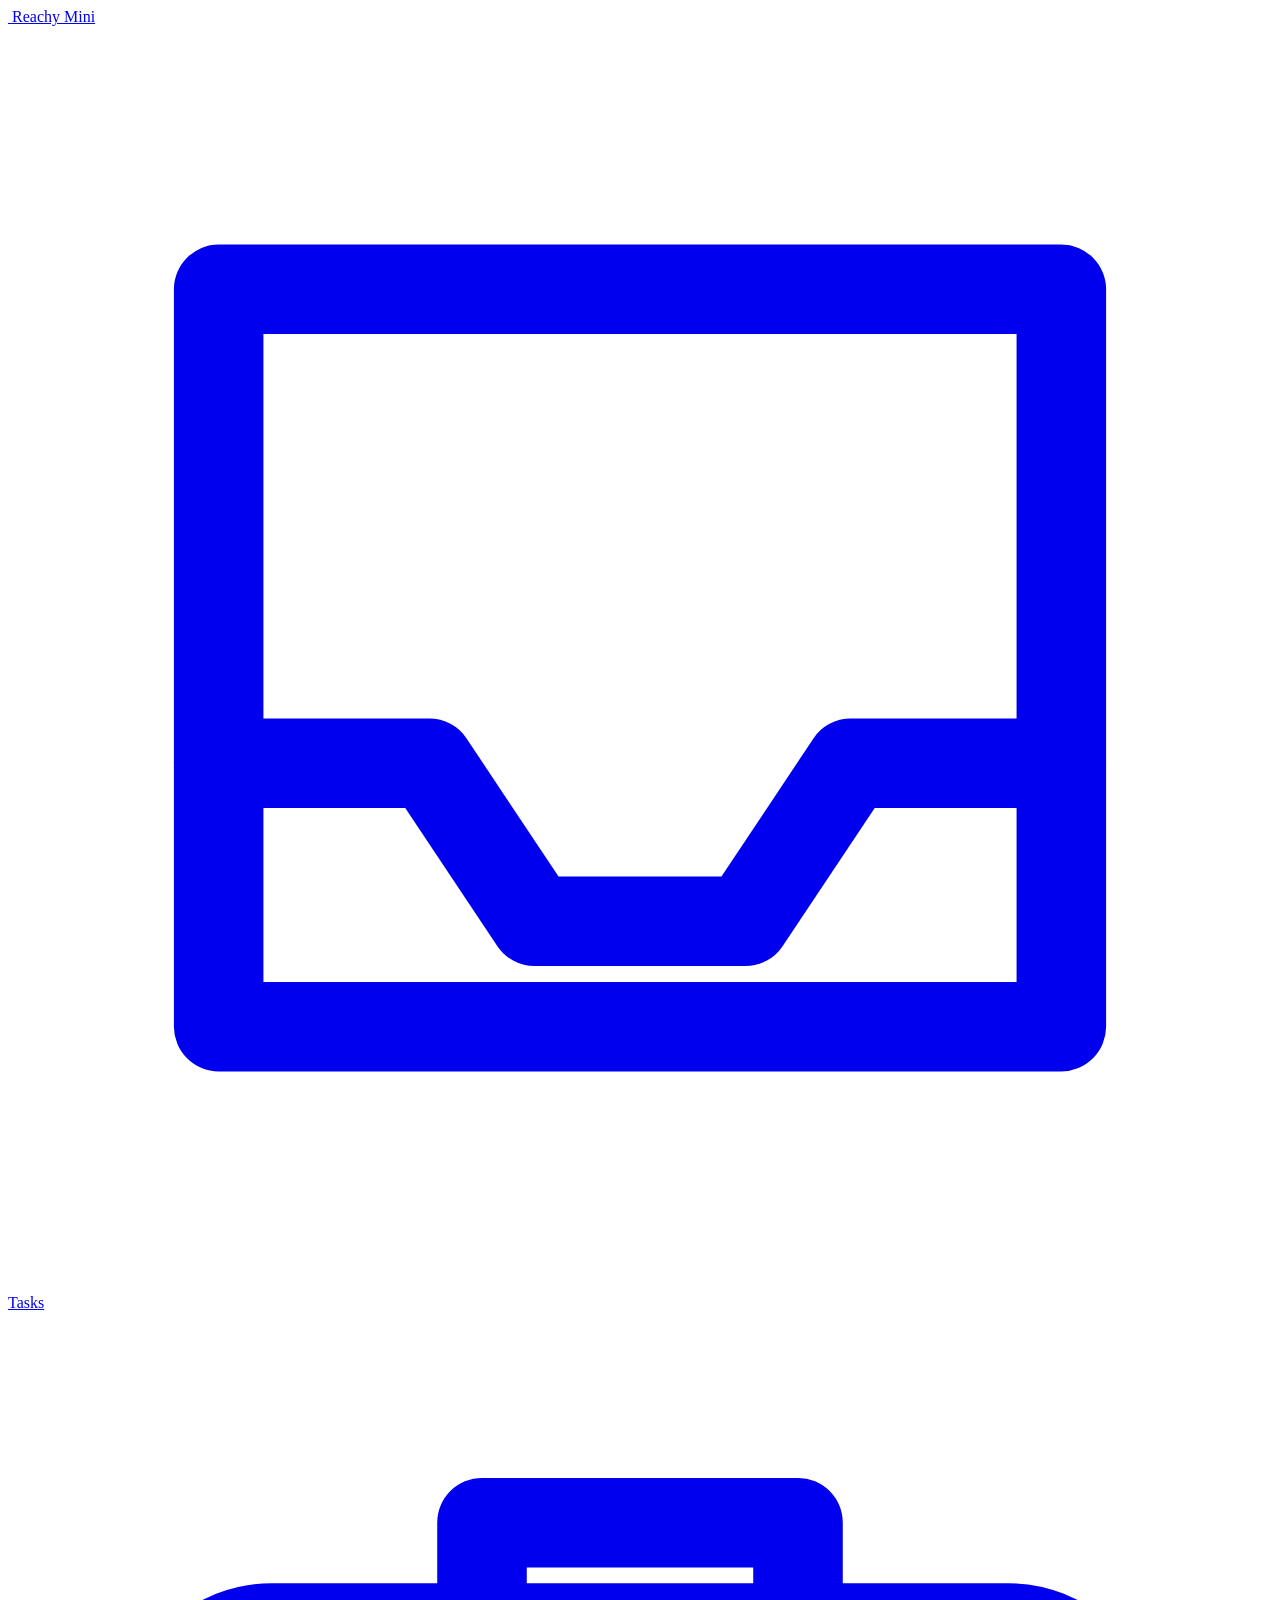
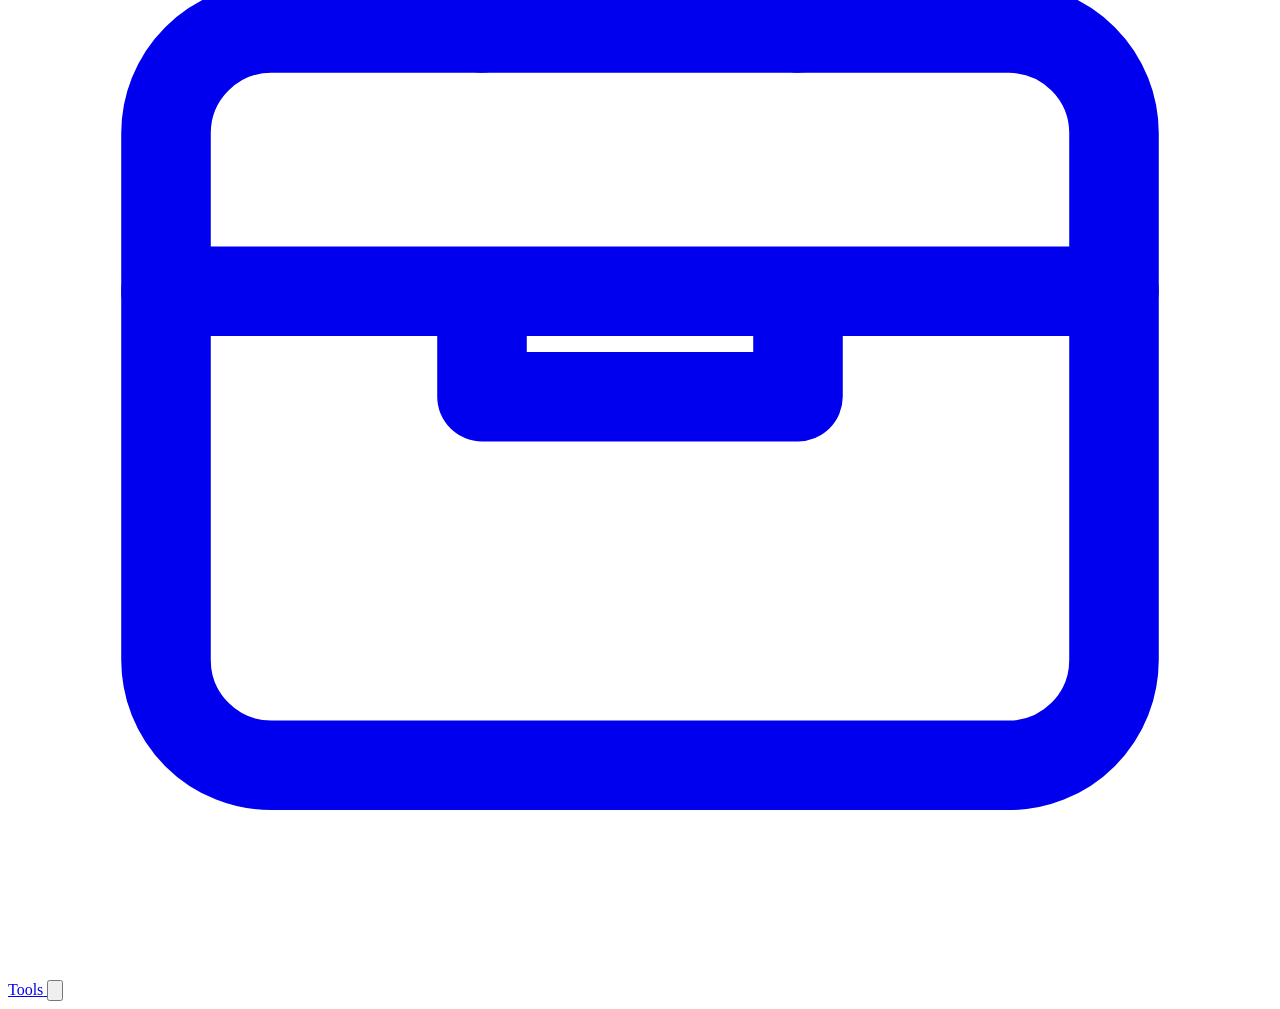
==== src/reachy_mini_conversation_app/static/index.html @ e4aed1f4 "feat: add background assistant task interface" ====
<!doctype html>
<html lang="en">
  <head>
    <meta charset="utf-8" />
    <meta name="viewport" content="width=device-width, initial-scale=1, viewport-fit=cover" />
    <meta name="color-scheme" content="dark light" />
    <title>Reachy Mini · Conversation</title>
    <link rel="stylesheet" href="/static/style.css" />
    <script type="module" src="/static/js/main.js"></script>
  </head>
  <body>
    <header class="app-shell__header" role="banner">
      <div class="app-shell__lead">
        <button
          type="button"
          class="app-shell__icon-btn app-shell__back"
          data-action="go-back"
          aria-label="Back to home"
          title="Back"
          hidden
        >
          <svg viewBox="0 0 24 24" fill="none" stroke="currentColor" stroke-width="1.8" stroke-linecap="round" stroke-linejoin="round" aria-hidden="true">
            <path d="M15 18l-6-6 6-6"/>
          </svg>
        </button>
        <a href="#/" class="app-shell__brand" data-action="go-home" aria-label="Reachy Mini home">
          <span class="app-shell__brand-mark" aria-hidden="true">
            <img src="/static/avatars/default.svg" alt="" draggable="false" />
          </span>
          <span class="app-shell__brand-text">Reachy Mini</span>
        </a>
      </div>
      <div class="app-shell__actions">
        <a
          href="#/tasks"
          class="app-shell__icon-btn app-shell__nav-pill"
          data-action="open-tasks"
          aria-label="Open tasks"
        >
          <svg viewBox="0 0 24 24" fill="none" stroke="currentColor" stroke-width="1.7" stroke-linecap="round" stroke-linejoin="round" aria-hidden="true">
            <path d="M4 5h16v14H4z"/>
            <path d="M4 14h4l2 3h4l2-3h4"/>
          </svg>
          <span>Tasks</span>
        </a>
        <a
          href="#/tools"
          class="app-shell__icon-btn app-shell__nav-pill"
          data-action="open-tools"
          aria-label="Open tools"
        >
          <svg viewBox="0 0 24 24" fill="none" stroke="currentColor" stroke-width="1.7" stroke-linecap="round" stroke-linejoin="round" aria-hidden="true">
            <path d="M9 6V4h6v2"/>
            <rect x="3" y="6" width="18" height="14" rx="2"/>
            <path d="M3 11h18M9 11v2h6v-2"/>
          </svg>
          <span>Tools</span>
        </a>
        <button
          type="button"
          class="app-shell__icon-btn app-shell__gear"
          data-action="open-settings"
          aria-label="Open settings"
          title="Settings"
        >
          <svg viewBox="0 0 24 24" fill="none" stroke="currentColor" stroke-width="1.6" stroke-linecap="round" stroke-linejoin="round" aria-hidden="true">
            <circle cx="12" cy="12" r="3"/>
            <path d="M19.4 15a1.65 1.65 0 0 0 .33 1.82l.06.06a2 2 0 1 1-2.83 2.83l-.06-.06a1.65 1.65 0 0 0-1.82-.33 1.65 1.65 0 0 0-1 1.51V21a2 2 0 1 1-4 0v-.09A1.65 1.65 0 0 0 9 19.4a1.65 1.65 0 0 0-1.82.33l-.06.06a2 2 0 1 1-2.83-2.83l.06-.06a1.65 1.65 0 0 0 .33-1.82 1.65 1.65 0 0 0-1.51-1H3a2 2 0 1 1 0-4h.09A1.65 1.65 0 0 0 4.6 9a1.65 1.65 0 0 0-.33-1.82l-.06-.06a2 2 0 1 1 2.83-2.83l.06.06a1.65 1.65 0 0 0 1.82.33H9a1.65 1.65 0 0 0 1-1.51V3a2 2 0 1 1 4 0v.09a1.65 1.65 0 0 0 1 1.51 1.65 1.65 0 0 0 1.82-.33l.06-.06a2 2 0 1 1 2.83 2.83l-.06.06a1.65 1.65 0 0 0-.33 1.82V9a1.65 1.65 0 0 0 1.51 1H21a2 2 0 1 1 0 4h-.09a1.65 1.65 0 0 0-1.51 1z"/>
          </svg>
        </button>
      </div>
    </header>
    <div class="app-shell__personality-row" data-component="personality-row" hidden>
      <button
        type="button"
        class="app-shell__personality"
        data-component="personality-badge"
        data-action="open-personalities"
        aria-label="Change personality"
      >
        <span class="app-shell__personality-avatar" aria-hidden="true">
          <img src="/static/avatars/default.svg" alt="" draggable="false" />
        </span>
        <span class="app-shell__personality-text">
          <span class="app-shell__personality-label">Personality</span>
          <span class="app-shell__personality-name" aria-live="polite"></span>
        </span>
      </button>
      <button
        type="button"
        class="app-shell__default-personality"
        data-component="default-personality-action"
        hidden
      >
        Set as default
      </button>
    </div>
    <main id="view-outlet" class="app-shell__outlet" role="main"></main>
  </body>
</html>
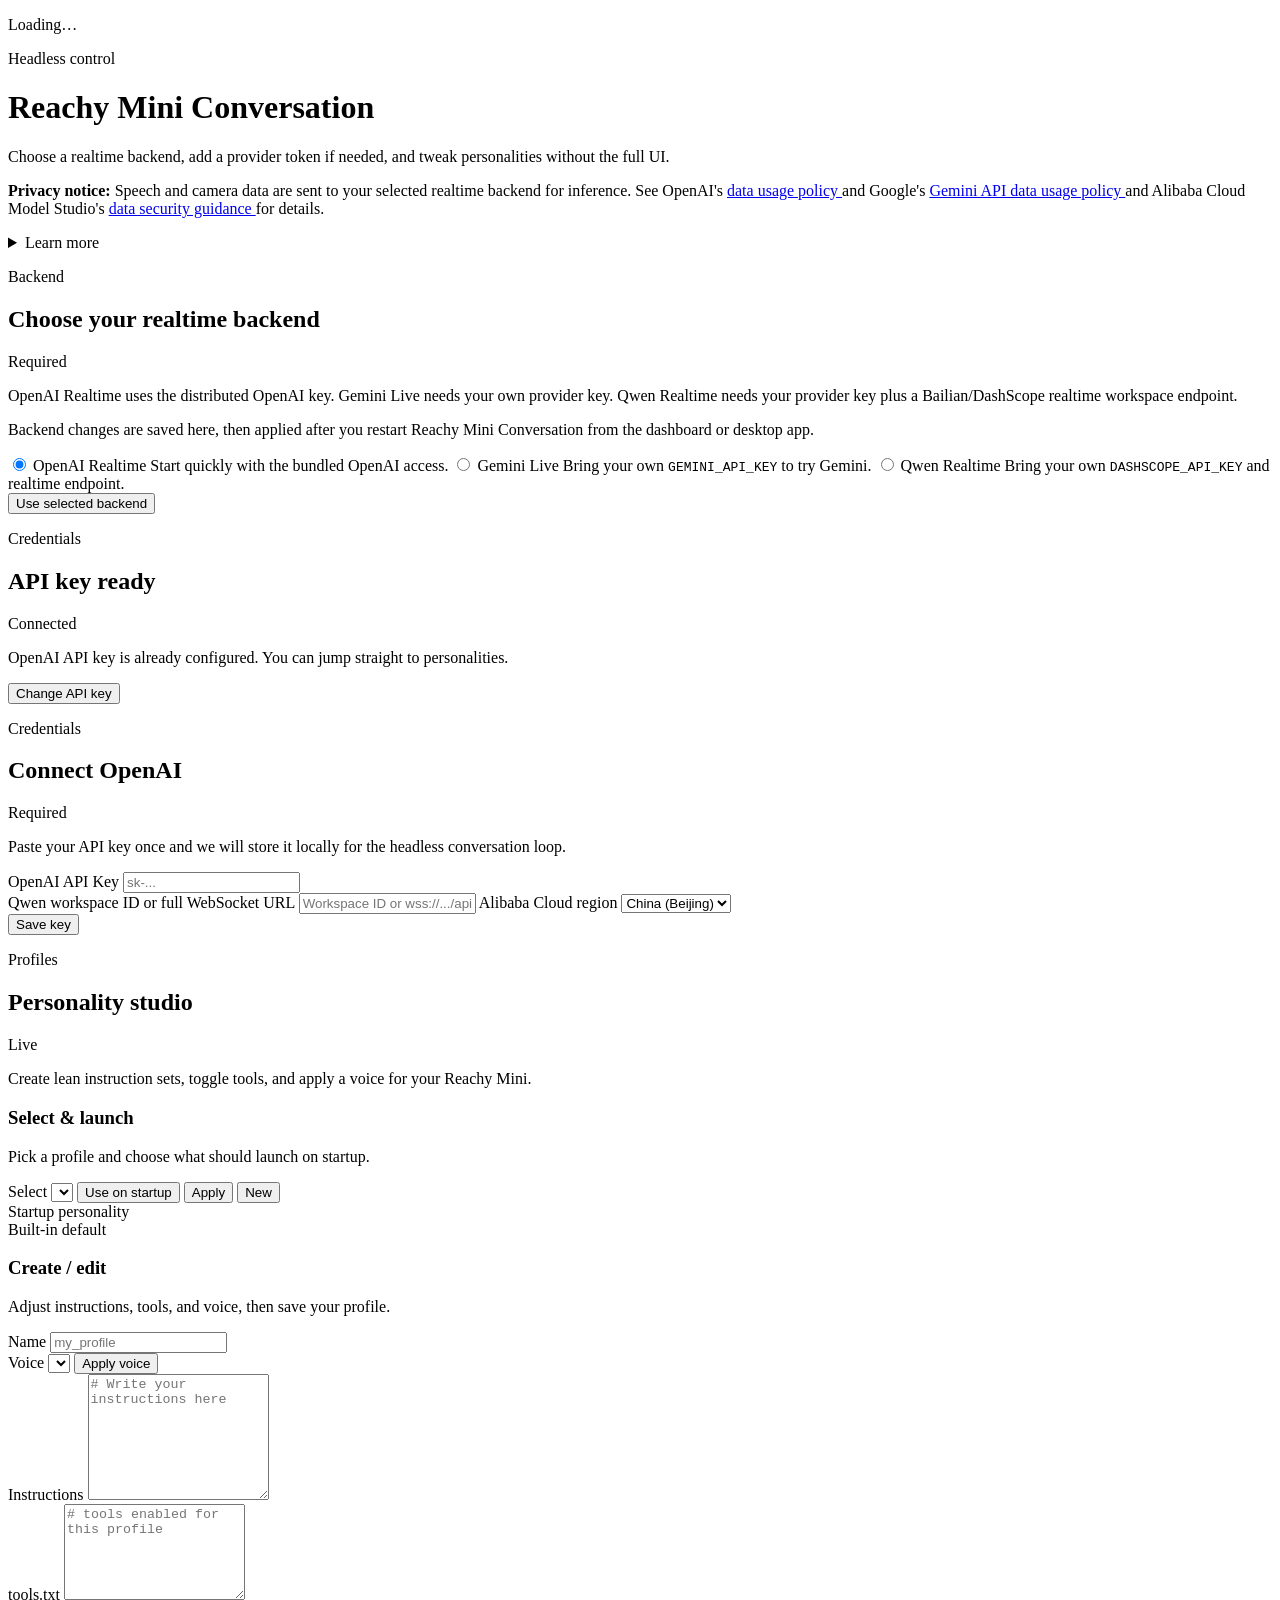
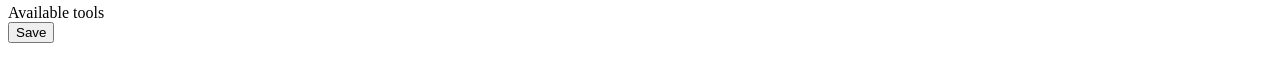
==== commit 89d15e91: "Bring Qwen voice, vision, robot tools, and MCP search to Reachy Mini Create the Reachy Mini Qwen Rea" ====
--- a/src/reachy_mini_conversation_app/static/index.html
+++ b/src/reachy_mini_conversation_app/static/index.html
@@ -1,100 +1,208 @@
-<!doctype html>
-<html lang="en">
-  <head>
-    <meta charset="utf-8" />
-    <meta name="viewport" content="width=device-width, initial-scale=1, viewport-fit=cover" />
-    <meta name="color-scheme" content="dark light" />
-    <title>Reachy Mini · Conversation</title>
-    <link rel="stylesheet" href="/static/style.css" />
-    <script type="module" src="/static/js/main.js"></script>
-  </head>
-  <body>
-    <header class="app-shell__header" role="banner">
-      <div class="app-shell__lead">
-        <button
-          type="button"
-          class="app-shell__icon-btn app-shell__back"
-          data-action="go-back"
-          aria-label="Back to home"
-          title="Back"
-          hidden
-        >
-          <svg viewBox="0 0 24 24" fill="none" stroke="currentColor" stroke-width="1.8" stroke-linecap="round" stroke-linejoin="round" aria-hidden="true">
-            <path d="M15 18l-6-6 6-6"/>
-          </svg>
-        </button>
-        <a href="#/" class="app-shell__brand" data-action="go-home" aria-label="Reachy Mini home">
-          <span class="app-shell__brand-mark" aria-hidden="true">
-            <img src="/static/avatars/default.svg" alt="" draggable="false" />
-          </span>
-          <span class="app-shell__brand-text">Reachy Mini</span>
-        </a>
-      </div>
-      <div class="app-shell__actions">
-        <a
-          href="#/tasks"
-          class="app-shell__icon-btn app-shell__nav-pill"
-          data-action="open-tasks"
-          aria-label="Open tasks"
-        >
-          <svg viewBox="0 0 24 24" fill="none" stroke="currentColor" stroke-width="1.7" stroke-linecap="round" stroke-linejoin="round" aria-hidden="true">
-            <path d="M4 5h16v14H4z"/>
-            <path d="M4 14h4l2 3h4l2-3h4"/>
-          </svg>
-          <span>Tasks</span>
-        </a>
-        <a
-          href="#/tools"
-          class="app-shell__icon-btn app-shell__nav-pill"
-          data-action="open-tools"
-          aria-label="Open tools"
-        >
-          <svg viewBox="0 0 24 24" fill="none" stroke="currentColor" stroke-width="1.7" stroke-linecap="round" stroke-linejoin="round" aria-hidden="true">
-            <path d="M9 6V4h6v2"/>
-            <rect x="3" y="6" width="18" height="14" rx="2"/>
-            <path d="M3 11h18M9 11v2h6v-2"/>
-          </svg>
-          <span>Tools</span>
-        </a>
-        <button
-          type="button"
-          class="app-shell__icon-btn app-shell__gear"
-          data-action="open-settings"
-          aria-label="Open settings"
-          title="Settings"
-        >
-          <svg viewBox="0 0 24 24" fill="none" stroke="currentColor" stroke-width="1.6" stroke-linecap="round" stroke-linejoin="round" aria-hidden="true">
-            <circle cx="12" cy="12" r="3"/>
-            <path d="M19.4 15a1.65 1.65 0 0 0 .33 1.82l.06.06a2 2 0 1 1-2.83 2.83l-.06-.06a1.65 1.65 0 0 0-1.82-.33 1.65 1.65 0 0 0-1 1.51V21a2 2 0 1 1-4 0v-.09A1.65 1.65 0 0 0 9 19.4a1.65 1.65 0 0 0-1.82.33l-.06.06a2 2 0 1 1-2.83-2.83l.06-.06a1.65 1.65 0 0 0 .33-1.82 1.65 1.65 0 0 0-1.51-1H3a2 2 0 1 1 0-4h.09A1.65 1.65 0 0 0 4.6 9a1.65 1.65 0 0 0-.33-1.82l-.06-.06a2 2 0 1 1 2.83-2.83l.06.06a1.65 1.65 0 0 0 1.82.33H9a1.65 1.65 0 0 0 1-1.51V3a2 2 0 1 1 4 0v.09a1.65 1.65 0 0 0 1 1.51 1.65 1.65 0 0 0 1.82-.33l.06-.06a2 2 0 1 1 2.83 2.83l-.06.06a1.65 1.65 0 0 0-.33 1.82V9a1.65 1.65 0 0 0 1.51 1H21a2 2 0 1 1 0 4h-.09a1.65 1.65 0 0 0-1.51 1z"/>
-          </svg>
-        </button>
-      </div>
-    </header>
-    <div class="app-shell__personality-row" data-component="personality-row" hidden>
-      <button
-        type="button"
-        class="app-shell__personality"
-        data-component="personality-badge"
-        data-action="open-personalities"
-        aria-label="Change personality"
-      >
-        <span class="app-shell__personality-avatar" aria-hidden="true">
-          <img src="/static/avatars/default.svg" alt="" draggable="false" />
-        </span>
-        <span class="app-shell__personality-text">
-          <span class="app-shell__personality-label">Personality</span>
-          <span class="app-shell__personality-name" aria-live="polite"></span>
-        </span>
-      </button>
-      <button
-        type="button"
-        class="app-shell__default-personality"
-        data-component="default-personality-action"
-        hidden
-      >
-        Set as default
-      </button>
-    </div>
-    <main id="view-outlet" class="app-shell__outlet" role="main"></main>
-  </body>
-</html>
+<!doctype html>
+<html lang="en">
+  <head>
+    <meta charset="utf-8" />
+    <meta name="viewport" content="width=device-width, initial-scale=1" />
+    <title>Reachy Mini Conversation – Settings</title>
+    <link rel="stylesheet" href="/static/style.css" />
+  </head>
+  <body>
+    <div class="ambient"></div>
+    <div id="loading" class="loading">
+      <div class="spinner"></div>
+      <p>Loading…</p>
+    </div>
+    <div class="container">
+      <header class="hero">
+        <div class="pill">Headless control</div>
+        <h1>Reachy Mini Conversation</h1>
+        <p class="subtitle">Choose a realtime backend, add a provider token if needed, and tweak personalities without the full UI.</p>
+      </header>
+
+      <aside class="privacy-notice" role="note" aria-label="Privacy notice">
+        <p>
+          <strong>Privacy notice:</strong>
+          Speech and camera data are sent to your selected realtime backend for inference. See OpenAI's
+          <a href="https://platform.openai.com/docs/guides/your-data" target="_blank" rel="noopener">
+            data usage policy
+          </a>
+          and Google's
+          <a href="https://ai.google.dev/gemini-api/docs/data-usage" target="_blank" rel="noopener">
+            Gemini API data usage policy
+          </a>
+          and Alibaba Cloud Model Studio's
+          <a href="https://help.aliyun.com/zh/model-studio/data-security" target="_blank" rel="noopener">
+            data security guidance
+          </a>
+          for details.
+        </p>
+
+        <details>
+          <summary>Learn more</summary>
+
+          <p>
+            In privacy-sensitive environments, use <code>--local-vision</code> to process images on-device. See the
+            <a href="https://github.com/liwlin/reachy_mini_qwen_realtime_app/blob/main/README.md" target="_blank" rel="noopener">
+              project README
+            </a>
+            for full setup instructions. An open-source approach is in the works – stay tuned for its release.
+          </p>
+        </details>
+      </aside>
+
+      <div id="backend-panel" class="panel">
+        <div class="panel-heading">
+          <div>
+            <p class="eyebrow">Backend</p>
+            <h2>Choose your realtime backend</h2>
+          </div>
+          <span id="backend-chip" class="chip">Required</span>
+        </div>
+        <p id="backend-note" class="muted backend-note">
+          OpenAI Realtime uses the distributed OpenAI key. Gemini Live needs your own provider key.
+          Qwen Realtime needs your provider key plus a Bailian/DashScope realtime workspace endpoint.
+        </p>
+        <p class="muted backend-note">
+          Backend changes are saved here, then applied after you restart Reachy Mini Conversation from the dashboard or desktop app.
+        </p>
+        <div class="backend-choice-grid" role="radiogroup" aria-label="Conversation backend">
+          <label class="backend-choice is-selected" data-backend-card="openai">
+            <input type="radio" name="backend" value="openai" checked />
+            <span class="backend-choice-body">
+              <span class="backend-choice-title">OpenAI Realtime</span>
+              <span class="backend-choice-copy">Start quickly with the bundled OpenAI access.</span>
+            </span>
+          </label>
+          <label class="backend-choice" data-backend-card="gemini">
+            <input type="radio" name="backend" value="gemini" />
+            <span class="backend-choice-body">
+              <span class="backend-choice-title">Gemini Live</span>
+              <span class="backend-choice-copy">Bring your own <code>GEMINI_API_KEY</code> to try Gemini.</span>
+            </span>
+          </label>
+          <label class="backend-choice" data-backend-card="qwen">
+            <input type="radio" name="backend" value="qwen" />
+            <span class="backend-choice-body">
+              <span class="backend-choice-title">Qwen Realtime</span>
+              <span class="backend-choice-copy">Bring your own <code>DASHSCOPE_API_KEY</code> and realtime endpoint.</span>
+            </span>
+          </label>
+        </div>
+        <div class="actions">
+          <button id="save-backend-btn" class="ghost hidden">Use selected backend</button>
+          <p id="backend-status" class="status" role="status" aria-live="polite" aria-atomic="true"></p>
+        </div>
+      </div>
+
+      <div id="configured" class="panel hidden">
+        <div class="panel-heading">
+          <div>
+            <p class="eyebrow">Credentials</p>
+            <h2 id="configured-title">API key ready</h2>
+          </div>
+          <span class="chip chip-ok">Connected</span>
+        </div>
+        <p id="configured-copy" class="muted">OpenAI API key is already configured. You can jump straight to personalities.</p>
+        <button id="change-key-btn" class="ghost">Change API key</button>
+      </div>
+
+      <div id="form-panel" class="panel hidden">
+        <div class="panel-heading">
+          <div>
+            <p class="eyebrow">Credentials</p>
+            <h2 id="form-title">Connect OpenAI</h2>
+          </div>
+          <span class="chip">Required</span>
+        </div>
+        <p id="form-copy" class="muted">Paste your API key once and we will store it locally for the headless conversation loop.</p>
+        <label id="api-key-label" for="api-key">OpenAI API Key</label>
+        <input id="api-key" type="password" placeholder="sk-..." autocomplete="off" />
+        <div id="qwen-connection-fields" class="hidden">
+          <label for="qwen-connection">Qwen workspace ID or full WebSocket URL</label>
+          <input
+            id="qwen-connection"
+            type="text"
+            placeholder="Workspace ID or wss://.../api-ws/v1/realtime"
+            autocomplete="off"
+          />
+          <label for="qwen-region">Alibaba Cloud region</label>
+          <select id="qwen-region">
+            <option value="cn-beijing">China (Beijing)</option>
+            <option value="ap-southeast-1">Singapore</option>
+          </select>
+        </div>
+        <div class="actions">
+          <button id="save-btn">Save key</button>
+          <p id="status" class="status" role="status" aria-live="polite" aria-atomic="true"></p>
+        </div>
+      </div>
+
+      <div id="personality-panel" class="panel hidden">
+        <div class="panel-heading">
+          <div>
+            <p class="eyebrow">Profiles</p>
+            <h2>Personality studio</h2>
+          </div>
+          <span class="chip">Live</span>
+        </div>
+        <p class="muted">Create lean instruction sets, toggle tools, and apply a voice for your Reachy Mini.</p>
+        <div class="section">
+          <div class="section-heading">
+            <h3>Select & launch</h3>
+            <p class="muted small">Pick a profile and choose what should launch on startup.</p>
+          </div>
+          <div class="row row-top">
+            <label for="personality-select">Select</label>
+            <select id="personality-select"></select>
+            <button id="persist-personality" class="ghost">Use on startup</button>
+            <button id="apply-personality" class="ghost">Apply</button>
+            <button id="new-personality" class="ghost">New</button>
+          </div>
+          <div class="row">
+            <label>Startup personality</label>
+            <div class="startup-row">
+              <span id="startup-label" class="chip">Built-in default</span>
+            </div>
+          </div>
+        </div>
+
+        <div class="section">
+          <div class="section-heading">
+            <h3>Create / edit</h3>
+            <p class="muted small">Adjust instructions, tools, and voice, then save your profile.</p>
+          </div>
+          <div class="row">
+            <label for="personality-name">Name</label>
+            <input id="personality-name" type="text" placeholder="my_profile" />
+          </div>
+          <div class="row row-voice">
+            <label for="voice-select">Voice</label>
+            <select id="voice-select"></select>
+            <button id="apply-voice" class="ghost">Apply voice</button>
+          </div>
+          <div class="row">
+            <label for="instructions-ta">Instructions</label>
+            <textarea id="instructions-ta" rows="8" placeholder="# Write your instructions here"></textarea>
+          </div>
+          <div class="row">
+            <label for="tools-ta">tools.txt</label>
+            <textarea id="tools-ta" rows="6" placeholder="# tools enabled for this profile"></textarea>
+          </div>
+          <div class="row">
+            <label for="tools-available">Available tools</label>
+            <div id="tools-available" class="checkbox-grid"></div>
+          </div>
+          <div class="row row-save">
+            <label></label>
+            <div class="actions">
+              <button id="save-personality">Save</button>
+            </div>
+          </div>
+        </div>
+        <p id="personality-status" class="status" role="status" aria-live="polite" aria-atomic="true"></p>
+      </div>
+    </div>
+
+    <script src="/static/main.js"></script>
+  </body>
+  </html>
